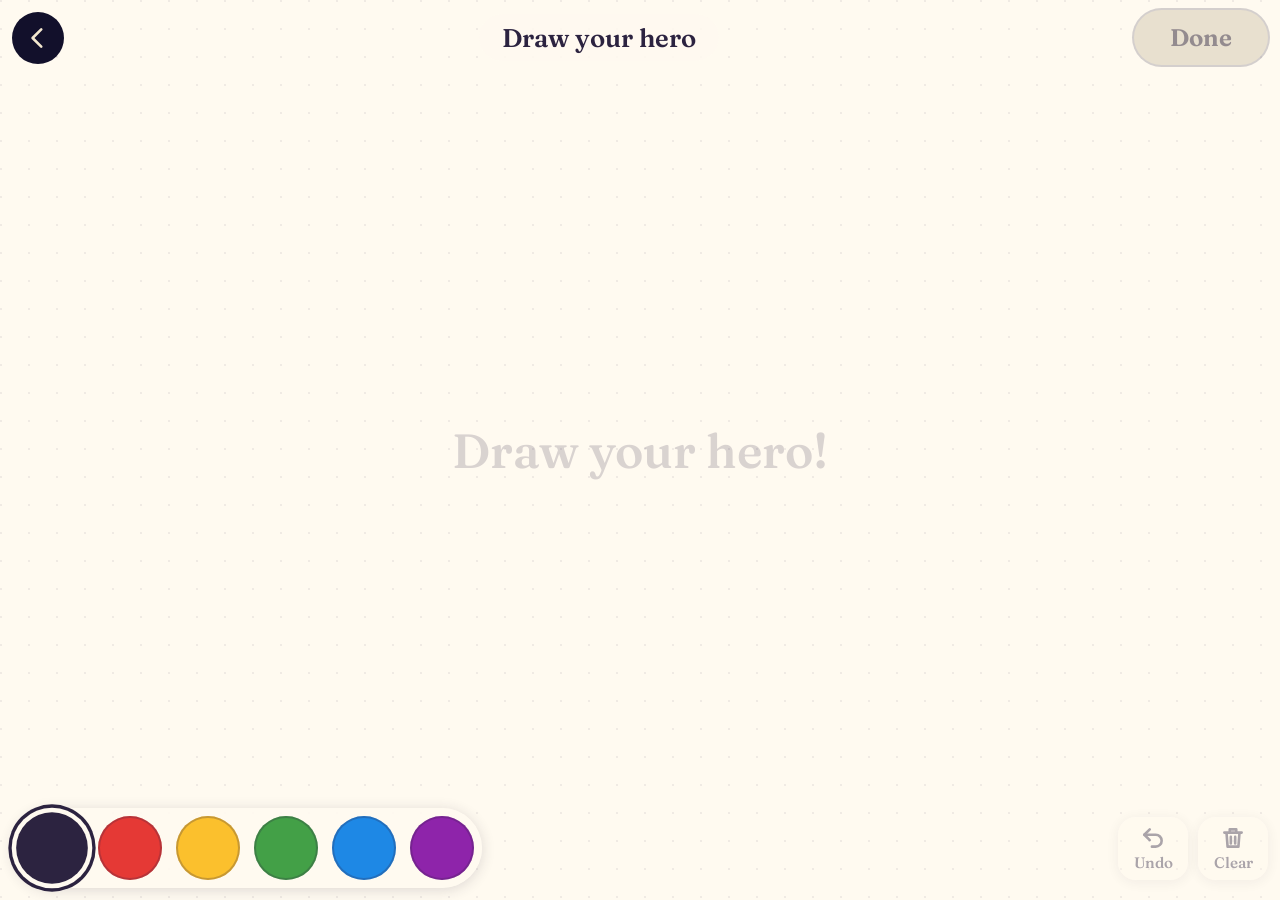
==== static/draw.html @ fa686646 "Fix /draw opening behind its loading screen; give up after 45 s draw.css was missing style.css's "[h" ====
<!doctype html>
<html lang="en">
<head>
<meta charset="utf-8">
<meta name="viewport" content="width=device-width, initial-scale=1, viewport-fit=cover, user-scalable=no">
<meta name="theme-color" content="#12102b">
<title>Draw your hero · StoryForge</title>
<link rel="icon" href="/static/art/icon.svg" type="image/svg+xml">
<link rel="preload" href="/static/fonts/fraunces-latin-soft.woff2" as="font" type="font/woff2" crossorigin>
<link rel="stylesheet" href="/static/draw.css">
</head>
<body>
  <canvas id="canvas" aria-label="Drawing paper. Draw your hero here with your finger, a pen or the mouse."></canvas>
  <p class="hint" id="hint" aria-hidden="true">Draw your hero!</p>

  <header class="bar bar-top">
    <a class="back" href="/" aria-label="Back to StoryForge">
      <svg viewBox="0 0 24 24" aria-hidden="true"><path d="M15 4l-8 8 8 8"/></svg>
    </a>
    <h1>Draw your hero</h1>
    <button class="done" id="done" type="button" disabled>Done</button>
  </header>

  <footer class="bar bar-bottom">
    <div class="colors" role="radiogroup" aria-label="Colours" id="colors">
      <button type="button" role="radio" aria-checked="true" aria-label="Black" data-color="#2c2340"></button>
      <button type="button" role="radio" aria-checked="false" aria-label="Red" data-color="#e53935"></button>
      <button type="button" role="radio" aria-checked="false" aria-label="Yellow" data-color="#fbc02d"></button>
      <button type="button" role="radio" aria-checked="false" aria-label="Green" data-color="#43a047"></button>
      <button type="button" role="radio" aria-checked="false" aria-label="Blue" data-color="#1e88e5"></button>
      <button type="button" role="radio" aria-checked="false" aria-label="Purple" data-color="#8e24aa"></button>
    </div>
    <div class="tools">
      <button class="tool" id="undo" type="button" disabled>
        <svg viewBox="0 0 24 24" aria-hidden="true"><path d="M9 14L4 9l5-5"/><path d="M4 9h10.5a5.5 5.5 0 0 1 0 11H11"/></svg>
        <span>Undo</span>
      </button>
      <button class="tool" id="clear" type="button" disabled>
        <svg viewBox="0 0 24 24" aria-hidden="true"><path d="M4 7h16M10 11v6M14 11v6M6 7l1 13h10l1-13M9 7V4h6v3"/></svg>
        <span>Clear</span>
      </button>
    </div>
  </footer>

  <div class="confirm" id="confirm" hidden>
    <div class="sheet" role="dialog" aria-modal="true" aria-labelledby="confirm-text">
      <p id="confirm-text">Clear the whole drawing?</p>
      <div class="sheet-row">
        <button class="ghost" id="confirm-no" type="button">Keep it</button>
        <button class="primary" id="confirm-yes" type="button">Clear</button>
      </div>
    </div>
  </div>

  <div class="busy" id="busy" hidden>
    <div class="sheet" role="status" aria-live="polite">
      <div class="spinner" aria-hidden="true"></div>
      <p id="busy-text">Getting to know your hero…</p>
      <p class="busy-error" id="busy-error" hidden></p>
      <button class="primary" id="busy-retry" type="button" hidden>Let's try that again</button>
      <button class="ghost" id="busy-close" type="button" hidden>Keep drawing</button>
    </div>
  </div>

<script src="/static/draw.js"></script>
</body>
</html>
---- static/draw.css ----
/* StoryForge: the hero drawing page. Same palette and display font as the storybook. */

@font-face {
  font-family: "Fraunces";
  src: url("/static/fonts/fraunces-latin-soft.woff2") format("woff2");
  font-weight: 100 900;
  font-display: swap;
}

:root {
  --night: #12102b;
  --gold: #f4c76b;
  --gold-bright: #ffe3a1;
  --parchment: #f4e8cf;
  --paper: #fffaf0;
  --ink: #2c2340;
  --ink-soft: #645875;
  --mist: #d6cdec;
  --display: "Fraunces", "Iowan Old Style", "Palatino Linotype", Palatino, Georgia, serif;
  --ease: cubic-bezier(.2, .7, .2, 1);
  --pad: max(12px, env(safe-area-inset-left));
}

/* Overlays below use display: grid, which would otherwise beat the hidden attribute
   (the loading screen then covers the paper from the start). Same rule as style.css. */
[hidden] { display: none !important; }

* { box-sizing: border-box; }
html, body { height: 100%; }
body {
  margin: 0;
  overflow: hidden;
  background: var(--paper);
  color: var(--ink);
  font-family: var(--display);
  -webkit-tap-highlight-color: transparent;
  -webkit-user-select: none;
  user-select: none;
  overscroll-behavior: none;
}

/* The paper fills the whole screen; the bars float above it. */
#canvas {
  position: fixed; inset: 0;
  width: 100vw; height: 100dvh;
  touch-action: none;
  cursor: crosshair;
  background:
    radial-gradient(circle at 1px 1px, rgba(44, 35, 64, .07) 1px, transparent 1.5px) 0 0 / 28px 28px,
    var(--paper);
}

.hint {
  position: fixed; inset: 0;
  display: grid; place-items: center;
  margin: 0;
  font-size: clamp(1.6rem, 6vw, 3rem);
  font-weight: 560;
  color: rgba(44, 35, 64, .18);
  pointer-events: none;
  transition: opacity .4s var(--ease);
}
.hint.gone { opacity: 0; }

.bar {
  position: fixed; left: 0; right: 0;
  display: flex; align-items: center; gap: 12px;
  padding-inline: var(--pad);
  pointer-events: none; /* only the controls take touches, so the edges stay drawable */
}
.bar > * { pointer-events: auto; }
.bar-top { top: 0; padding-top: max(10px, env(safe-area-inset-top)); justify-content: space-between; }
.bar-bottom {
  bottom: 0; padding-bottom: max(12px, env(safe-area-inset-bottom));
  justify-content: space-between; flex-wrap: wrap; row-gap: 10px;
}

h1 {
  margin: 0;
  font-size: clamp(1.15rem, 3.4vw, 1.6rem);
  font-weight: 600;
  padding: .3em .9em;
  border-radius: 999px;
  background: rgba(255, 250, 240, .86);
  pointer-events: none;
}

button { font: inherit; color: inherit; cursor: pointer; }
button:focus-visible, a:focus-visible { outline: 3px solid var(--ink); outline-offset: 3px; }

.back {
  display: grid; place-items: center;
  width: 52px; height: 52px; border-radius: 50%;
  background: var(--night); color: var(--parchment);
}
.back svg, .tool svg { width: 26px; height: 26px; fill: none; stroke: currentColor; stroke-width: 2.4; stroke-linecap: round; stroke-linejoin: round; }

.done, .primary {
  border: 0; border-radius: 999px;
  padding: .55em 1.5em;
  background: var(--gold); color: var(--ink);
  font-size: clamp(1.2rem, 3.4vw, 1.5rem); font-weight: 640;
  box-shadow: 0 0 0 2px var(--ink);
  transition: transform .15s var(--ease), background .15s;
}
.done:hover:not(:disabled), .primary:hover { background: var(--gold-bright); }
.done:active:not(:disabled), .primary:active { transform: translateY(1px); }
.done:disabled { background: #e8e0cf; color: rgba(44, 35, 64, .45); box-shadow: 0 0 0 2px rgba(44, 35, 64, .2); cursor: default; }

.colors {
  display: flex; gap: clamp(8px, 2vw, 14px);
  padding: 8px; border-radius: 999px;
  background: rgba(255, 250, 240, .9);
  box-shadow: 0 2px 14px rgba(44, 35, 64, .16);
}
.colors button {
  width: clamp(46px, 11vw, 64px); aspect-ratio: 1;
  border: 0; border-radius: 50%;
  background: var(--swatch);
  box-shadow: 0 0 0 2px rgba(44, 35, 64, .25) inset;
  transition: transform .15s var(--ease), box-shadow .15s;
}
.colors button[aria-checked="true"] {
  transform: scale(1.12);
  box-shadow: 0 0 0 4px var(--paper), 0 0 0 7px var(--ink);
}

.tools { display: flex; gap: 10px; }
.tool {
  display: flex; flex-direction: column; align-items: center; gap: 2px;
  min-width: 70px; padding: 8px 10px;
  border: 0; border-radius: 18px;
  background: rgba(255, 250, 240, .9);
  box-shadow: 0 2px 14px rgba(44, 35, 64, .16);
  font-size: .95rem; font-weight: 560;
}
.tool:disabled { opacity: .4; cursor: default; }

.confirm, .busy {
  position: fixed; inset: 0;
  display: grid; place-items: center;
  padding: 20px;
  background: rgba(18, 16, 43, .55);
}
.sheet {
  width: min(420px, 100%);
  display: flex; flex-direction: column; align-items: center; gap: 16px;
  padding: 28px 24px;
  border-radius: 22px;
  background: var(--parchment);
  text-align: center;
  font-size: 1.3rem; font-weight: 560;
}
.sheet p { margin: 0; }
.sheet-row { display: flex; gap: 12px; flex-wrap: wrap; justify-content: center; }
.ghost {
  border: 0; border-radius: 999px; padding: .55em 1.3em;
  background: transparent; box-shadow: 0 0 0 2px var(--ink);
  font-size: 1.1rem; font-weight: 600;
}
.busy-error { font-size: 1.05rem; color: var(--ink-soft); }
.spinner {
  width: 54px; height: 54px; border-radius: 50%;
  border: 6px solid rgba(44, 35, 64, .15); border-top-color: var(--gold);
  animation: spin 1s linear infinite;
}
@keyframes spin { to { transform: rotate(360deg); } }

@media (max-width: 520px) {
  .bar-bottom { justify-content: center; }
  .tool { min-width: 64px; }
}
@media (prefers-reduced-motion: reduce) {
  *, *::before, *::after { animation-duration: .01ms !important; animation-iteration-count: 1 !important; transition-duration: .01ms !important; }
}
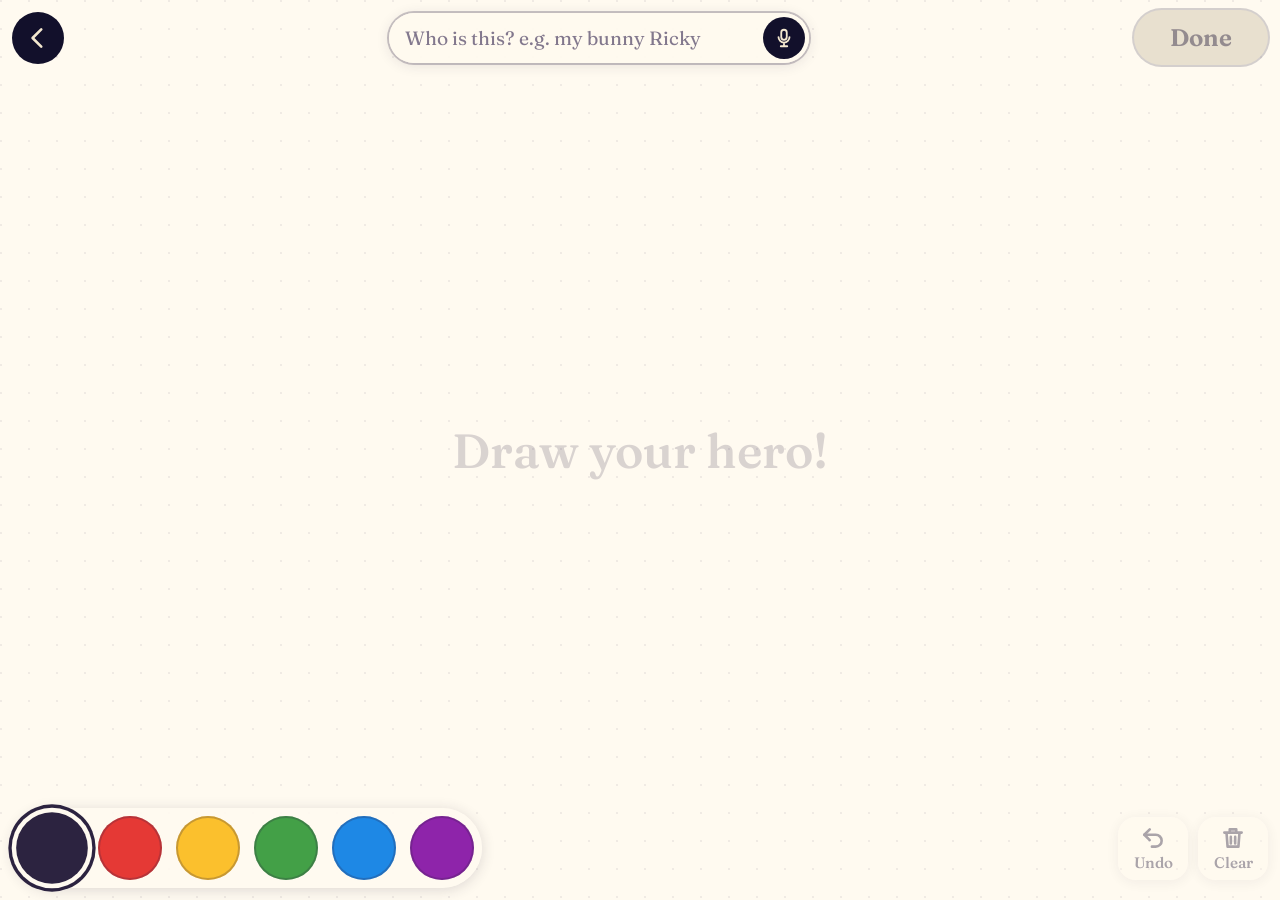
==== commit 131645c0: "Trace and improve hero recognition; add "Who is this?" to /draw Investigation, on 3 real browser dra" ====
--- a/static/draw.html
+++ b/static/draw.html
@@ -17,7 +17,15 @@
     <a class="back" href="/" aria-label="Back to StoryForge">
       <svg viewBox="0 0 24 24" aria-hidden="true"><path d="M15 4l-8 8 8 8"/></svg>
     </a>
-    <h1>Draw your hero</h1>
+    <h1 class="visually-hidden">Draw your hero</h1>
+    <!-- Optional: the child's own words ("my bunny Ricky") beat the vision model's guess. -->
+    <form class="who" id="who-form" autocomplete="off">
+      <label class="visually-hidden" for="who">Who is this? (you can leave it empty)</label>
+      <input id="who" type="text" maxlength="60" placeholder="Who is this? e.g. my bunny Ricky" enterkeyhint="done">
+      <button class="who-mic" id="who-mic" type="button" aria-label="Say who this is" hidden>
+        <svg viewBox="0 0 24 24" aria-hidden="true"><rect x="9" y="3" width="6" height="11" rx="3"/><path d="M6 11a6 6 0 0 0 12 0M12 17v4M8.5 21h7"/></svg>
+      </button>
+    </form>
     <button class="done" id="done" type="button" disabled>Done</button>
   </header>
 
--- a/static/draw.css
+++ b/static/draw.css
@@ -75,15 +75,33 @@
   justify-content: space-between; flex-wrap: wrap; row-gap: 10px;
 }
 
-h1 {
-  margin: 0;
-  font-size: clamp(1.15rem, 3.4vw, 1.6rem);
-  font-weight: 600;
-  padding: .3em .9em;
+.visually-hidden {
+  position: absolute !important; width: 1px; height: 1px; margin: -1px; padding: 0;
+  overflow: hidden; clip: rect(0 0 0 0); white-space: nowrap; border: 0;
+}
+
+.who {
+  flex: 1 1 auto; max-width: 420px; min-width: 0;
+  display: flex; align-items: center; gap: 6px;
+  padding: 4px 4px 4px 16px;
   border-radius: 999px;
-  background: rgba(255, 250, 240, .86);
-  pointer-events: none;
+  background: rgba(255, 250, 240, .94);
+  box-shadow: 0 0 0 2px rgba(44, 35, 64, .25), 0 2px 14px rgba(44, 35, 64, .12);
 }
+.who:focus-within { box-shadow: 0 0 0 3px var(--ink); }
+.who input {
+  flex: 1; min-width: 0; border: 0; outline: 0; background: transparent;
+  font: inherit; font-size: clamp(1rem, 3vw, 1.2rem); color: var(--ink); padding: 8px 0;
+}
+.who input::placeholder { color: var(--ink-soft); opacity: .8; }
+.who-mic {
+  display: grid; place-items: center; flex: none;
+  width: 42px; height: 42px; border: 0; border-radius: 50%;
+  background: var(--night); color: var(--parchment);
+}
+.who-mic svg { width: 22px; height: 22px; fill: none; stroke: currentColor; stroke-width: 2; stroke-linecap: round; stroke-linejoin: round; }
+.who-mic.listening { background: var(--gold); color: var(--ink); animation: pulse 1s ease-in-out infinite; }
+@keyframes pulse { 50% { box-shadow: 0 0 0 6px rgba(244, 199, 107, .45); } }
 
 button { font: inherit; color: inherit; cursor: pointer; }
 button:focus-visible, a:focus-visible { outline: 3px solid var(--ink); outline-offset: 3px; }
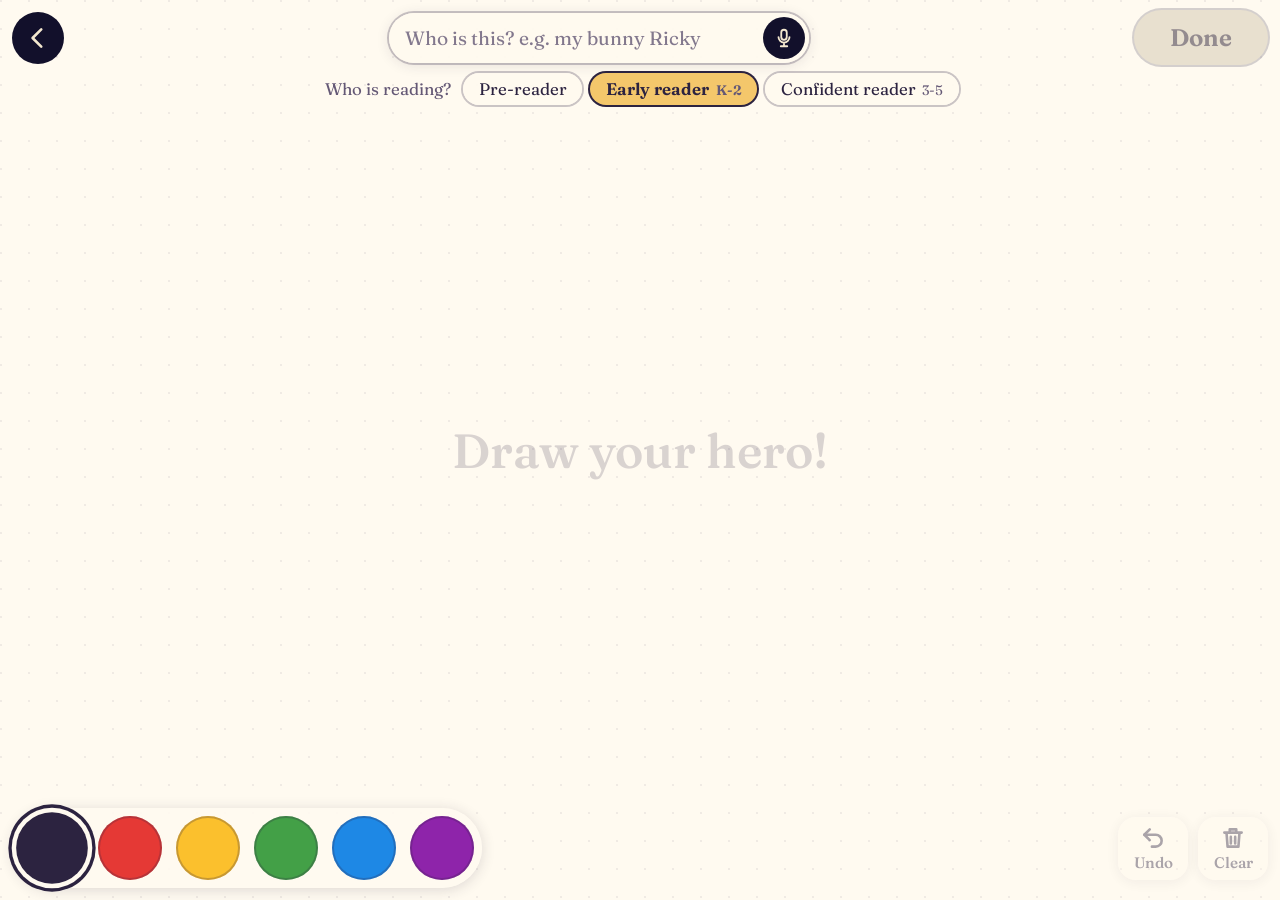
==== commit d8481dae: "Reading levels and tap-a-word definitions Reading level (Pre-reader, Early reader K-2, Confident rea" ====
--- a/static/draw.html
+++ b/static/draw.html
@@ -27,6 +27,12 @@
       </button>
     </form>
     <button class="done" id="done" type="button" disabled>Done</button>
+    <fieldset class="levels" id="levels">
+      <legend>Who is reading?</legend>
+      <label><input type="radio" name="reading-level" value="pre"><span>Pre-reader</span></label>
+      <label><input type="radio" name="reading-level" value="early" checked><span>Early reader <small>K-2</small></span></label>
+      <label><input type="radio" name="reading-level" value="confident"><span>Confident reader <small>3-5</small></span></label>
+    </fieldset>
   </header>
 
   <footer class="bar bar-bottom">
--- a/static/draw.css
+++ b/static/draw.css
@@ -125,6 +125,27 @@
 .done:active:not(:disabled), .primary:active { transform: translateY(1px); }
 .done:disabled { background: #e8e0cf; color: rgba(44, 35, 64, .45); box-shadow: 0 0 0 2px rgba(44, 35, 64, .2); cursor: default; }
 
+/* Reading level: three pills (radio buttons underneath), on a second row of the top bar. */
+.bar-top { flex-wrap: wrap; row-gap: 8px; }
+.levels {
+  flex: 1 1 100%; border: 0; margin: 0; padding: 0; min-width: 0;
+  display: flex; flex-wrap: wrap; justify-content: center; align-items: center; gap: 6px 8px;
+  pointer-events: none;
+}
+.levels > * { pointer-events: auto; }
+.levels legend { float: left; padding: 0 4px; font-size: clamp(.9rem, 2.6vw, 1.05rem); color: var(--ink-soft); }
+.levels label { position: relative; }
+.levels input { position: absolute; inset: 0; margin: 0; opacity: 0; cursor: pointer; }
+.levels span {
+  display: inline-block; border-radius: 999px; padding: .35em .95em;
+  background: rgba(255, 250, 240, .94); color: var(--ink);
+  box-shadow: 0 0 0 2px rgba(44, 35, 64, .25);
+  font-size: clamp(.9rem, 2.6vw, 1.05rem);
+}
+.levels small { font-size: .82em; color: var(--ink-soft); margin-left: .15em; }
+.levels input:checked + span { background: var(--gold); box-shadow: 0 0 0 2px var(--ink); font-weight: 640; }
+.levels input:focus-visible + span { outline: 3px solid var(--ink); outline-offset: 3px; }
+
 .colors {
   display: flex; gap: clamp(8px, 2vw, 14px);
   padding: 8px; border-radius: 999px;
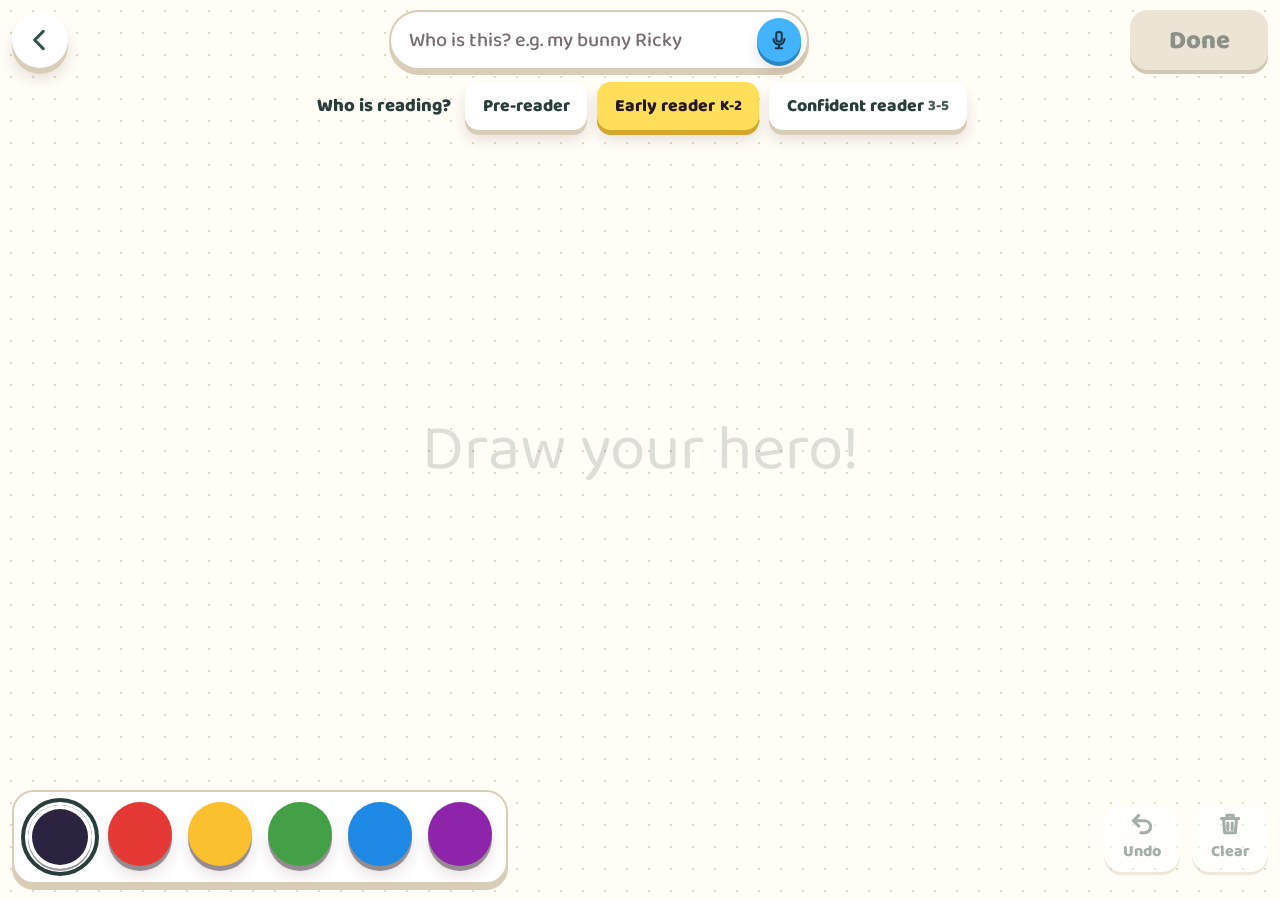
==== commit 7fd4f974: "Restyle in the team's storybook design (KidsStorybookGame) Chewy for titles and Baloo 2 for everythi" ====
--- a/static/draw.html
+++ b/static/draw.html
@@ -6,7 +6,9 @@
 <meta name="theme-color" content="#12102b">
 <title>Draw your hero · StoryForge</title>
 <link rel="icon" href="/static/art/icon.svg" type="image/svg+xml">
-<link rel="preload" href="/static/fonts/fraunces-latin-soft.woff2" as="font" type="font/woff2" crossorigin>
+<link rel="preconnect" href="https://fonts.googleapis.com">
+<link rel="preconnect" href="https://fonts.gstatic.com" crossorigin>
+<link rel="stylesheet" href="https://fonts.googleapis.com/css2?family=Baloo+2:wght@500;600;700;800&family=Chewy&display=swap">
 <link rel="stylesheet" href="/static/draw.css">
 </head>
 <body>
--- a/static/draw.css
+++ b/static/draw.css
@@ -1,22 +1,18 @@
-/* StoryForge: the hero drawing page. Same palette and display font as the storybook. */
-
-@font-face {
-  font-family: "Fraunces";
-  src: url("/static/fonts/fraunces-latin-soft.woff2") format("woff2");
-  font-weight: 100 900;
-  font-display: swap;
-}
+/* StoryForge: the hero drawing page, in the team's storybook style (same fonts, colours and chunky
+   buttons as style.css): Baloo 2, warm paper, a coloured bottom edge that presses down. */
 
 :root {
-  --night: #12102b;
-  --gold: #f4c76b;
-  --gold-bright: #ffe3a1;
-  --parchment: #f4e8cf;
-  --paper: #fffaf0;
-  --ink: #2c2340;
-  --ink-soft: #645875;
-  --mist: #d6cdec;
-  --display: "Fraunces", "Iowan Old Style", "Palatino Linotype", Palatino, Georgia, serif;
+  --text: #293d3a;
+  --text-soft: #4f5d58;
+  --paper: #fffdf6;
+  --cream: #fff9df;
+  --red: #ff524d;  --red-edge: #c4376d;  --orange: #ff8637;
+  --yellow: #ffde5a; --yellow-edge: #d4a72c;
+  --violet: #684178;
+  --soft-edge: #d9cdb8;
+  --button-text: #251820;
+  --ui: "Baloo 2", "Trebuchet MS", system-ui, sans-serif;
+  --titles: "Chewy", "Baloo 2", cursive;
   --ease: cubic-bezier(.2, .7, .2, 1);
   --pad: max(12px, env(safe-area-inset-left));
 }
@@ -31,22 +27,23 @@
   margin: 0;
   overflow: hidden;
   background: var(--paper);
-  color: var(--ink);
-  font-family: var(--display);
+  color: var(--text);
+  font-family: var(--ui);
   -webkit-tap-highlight-color: transparent;
   -webkit-user-select: none;
   user-select: none;
   overscroll-behavior: none;
 }
 
-/* The paper fills the whole screen; the bars float above it. */
+/* The paper fills the whole screen; the bars float above it. (Only the strokes are sent, never
+   this background.) */
 #canvas {
   position: fixed; inset: 0;
   width: 100vw; height: 100dvh;
   touch-action: none;
   cursor: crosshair;
   background:
-    radial-gradient(circle at 1px 1px, rgba(44, 35, 64, .07) 1px, transparent 1.5px) 0 0 / 28px 28px,
+    radial-gradient(#e2d8c4 1px, transparent 1.4px) 0 0 / 22px 22px,
     var(--paper);
 }
 
@@ -54,9 +51,9 @@
   position: fixed; inset: 0;
   display: grid; place-items: center;
   margin: 0;
-  font-size: clamp(1.6rem, 6vw, 3rem);
-  font-weight: 560;
-  color: rgba(44, 35, 64, .18);
+  font-family: var(--titles); font-weight: 400;
+  font-size: clamp(2.2rem, 7vw, 4rem);
+  color: rgba(41, 61, 58, .16);
   pointer-events: none;
   transition: opacity .4s var(--ease);
 }
@@ -69,10 +66,10 @@
   pointer-events: none; /* only the controls take touches, so the edges stay drawable */
 }
 .bar > * { pointer-events: auto; }
-.bar-top { top: 0; padding-top: max(10px, env(safe-area-inset-top)); justify-content: space-between; }
+.bar-top { top: 0; padding-top: max(10px, env(safe-area-inset-top)); justify-content: space-between; flex-wrap: wrap; row-gap: 12px; }
 .bar-bottom {
-  bottom: 0; padding-bottom: max(12px, env(safe-area-inset-bottom));
-  justify-content: space-between; flex-wrap: wrap; row-gap: 10px;
+  bottom: 0; padding-bottom: max(16px, env(safe-area-inset-bottom));
+  justify-content: space-between; flex-wrap: wrap; row-gap: 14px;
 }
 
 .visually-hidden {
@@ -80,135 +77,164 @@
   overflow: hidden; clip: rect(0 0 0 0); white-space: nowrap; border: 0;
 }
 
+button { font: inherit; color: inherit; cursor: pointer; }
+button:focus-visible, a:focus-visible { outline: 3px solid var(--violet); outline-offset: 3px; }
+
+/* ───────── chunky buttons: a coloured bottom edge that presses down ───────── */
+
+.back, .done, .primary, .ghost, .tool, .who-mic, .levels span, .colors button {
+  --face: #fff; --edge: var(--soft-edge); --lift: 6px;
+  border: 0;
+  background: var(--face);
+  color: var(--text);
+  font-weight: 800;
+  box-shadow: 0 var(--lift) 0 var(--edge), 0 calc(var(--lift) + 5px) 14px rgba(84, 42, 51, .14);
+  transition: transform .18s var(--ease), box-shadow .18s var(--ease), background-color .18s;
+}
+@media (hover: hover) {
+  .back:hover, .done:hover:not(:disabled), .primary:hover, .ghost:hover, .tool:hover:not(:disabled),
+  .who-mic:hover, .levels label:hover span, .colors button:hover:not([aria-checked="true"]) {
+    transform: translateY(-3px) rotate(-1deg);
+    box-shadow: 0 calc(var(--lift) + 3px) 0 var(--edge), 0 calc(var(--lift) + 9px) 18px rgba(84, 42, 51, .16);
+  }
+  .done:hover:not(:disabled), .primary:hover { --face: var(--orange); }
+}
+.back:active, .done:active:not(:disabled), .primary:active, .ghost:active, .tool:active:not(:disabled),
+.who-mic:active, .levels label:active span, .colors button:active {
+  transform: translateY(calc(var(--lift) - 2px));
+  box-shadow: 0 2px 0 var(--edge);
+}
+
 .who {
   flex: 1 1 auto; max-width: 420px; min-width: 0;
   display: flex; align-items: center; gap: 6px;
-  padding: 4px 4px 4px 16px;
+  min-height: 56px; padding: 4px 6px 4px 18px;
   border-radius: 999px;
-  background: rgba(255, 250, 240, .94);
-  box-shadow: 0 0 0 2px rgba(44, 35, 64, .25), 0 2px 14px rgba(44, 35, 64, .12);
-}
-.who:focus-within { box-shadow: 0 0 0 3px var(--ink); }
+  background: #fff;
+  border: 2px solid var(--soft-edge);
+  box-shadow: 0 5px 0 var(--soft-edge);
+}
+.who:focus-within { border-color: #d06d4b; box-shadow: 0 5px 0 #e3b9a4; }
 .who input {
   flex: 1; min-width: 0; border: 0; outline: 0; background: transparent;
-  font: inherit; font-size: clamp(1rem, 3vw, 1.2rem); color: var(--ink); padding: 8px 0;
-}
-.who input::placeholder { color: var(--ink-soft); opacity: .8; }
+  font: inherit; font-size: clamp(1.05rem, 3vw, 1.25rem); font-weight: 700; color: var(--text); padding: 8px 0;
+}
+.who input::placeholder { color: #7a6f70; opacity: 1; font-weight: 500; }
 .who-mic {
+  --face: #43b4fb; --edge: #2a86c4; --lift: 4px;
   display: grid; place-items: center; flex: none;
-  width: 42px; height: 42px; border: 0; border-radius: 50%;
-  background: var(--night); color: var(--parchment);
-}
-.who-mic svg { width: 22px; height: 22px; fill: none; stroke: currentColor; stroke-width: 2; stroke-linecap: round; stroke-linejoin: round; }
-.who-mic.listening { background: var(--gold); color: var(--ink); animation: pulse 1s ease-in-out infinite; }
-@keyframes pulse { 50% { box-shadow: 0 0 0 6px rgba(244, 199, 107, .45); } }
-
-button { font: inherit; color: inherit; cursor: pointer; }
-button:focus-visible, a:focus-visible { outline: 3px solid var(--ink); outline-offset: 3px; }
+  width: 44px; height: 44px; border-radius: 50%;
+  color: #1d3346;
+}
+.who-mic svg { width: 22px; height: 22px; fill: none; stroke: currentColor; stroke-width: 2.2; stroke-linecap: round; stroke-linejoin: round; }
+.who-mic.listening { --face: #ff80cf; --edge: #c2559b; animation: pulse 1s ease-in-out infinite; }
+@keyframes pulse { 50% { outline: 4px solid rgba(255, 128, 207, .5); outline-offset: 3px; } }
 
 .back {
   display: grid; place-items: center;
-  width: 52px; height: 52px; border-radius: 50%;
-  background: var(--night); color: var(--parchment);
-}
-.back svg, .tool svg { width: 26px; height: 26px; fill: none; stroke: currentColor; stroke-width: 2.4; stroke-linecap: round; stroke-linejoin: round; }
+  width: 56px; height: 56px; border-radius: 50%;
+  color: #345149;
+}
+.back svg, .tool svg { width: 26px; height: 26px; fill: none; stroke: currentColor; stroke-width: 2.8; stroke-linecap: round; stroke-linejoin: round; }
 
 .done, .primary {
-  border: 0; border-radius: 999px;
-  padding: .55em 1.5em;
-  background: var(--gold); color: var(--ink);
-  font-size: clamp(1.2rem, 3.4vw, 1.5rem); font-weight: 640;
-  box-shadow: 0 0 0 2px var(--ink);
-  transition: transform .15s var(--ease), background .15s;
-}
-.done:hover:not(:disabled), .primary:hover { background: var(--gold-bright); }
-.done:active:not(:disabled), .primary:active { transform: translateY(1px); }
-.done:disabled { background: #e8e0cf; color: rgba(44, 35, 64, .45); box-shadow: 0 0 0 2px rgba(44, 35, 64, .2); cursor: default; }
-
-/* Reading level: three pills (radio buttons underneath), on a second row of the top bar. */
-.bar-top { flex-wrap: wrap; row-gap: 8px; }
+  --face: var(--red); --edge: var(--red-edge); --lift: 7px;
+  border-radius: 18px;
+  min-height: 60px; padding: 0 1.5em;
+  color: var(--button-text);
+  font-size: clamp(1.3rem, 3.4vw, 1.6rem);
+}
+.done:disabled { --face: #ece5d6; --edge: #d3c8b4; color: rgba(41, 61, 58, .5); box-shadow: 0 4px 0 var(--edge); cursor: default; }
+
+/* Reading level: three chunky pills (radio buttons underneath), on a second row of the top bar. */
 .levels {
-  flex: 1 1 100%; border: 0; margin: 0; padding: 0; min-width: 0;
-  display: flex; flex-wrap: wrap; justify-content: center; align-items: center; gap: 6px 8px;
+  flex: 1 1 100%; border: 0; margin: 0; padding: 0 0 6px; min-width: 0;
+  display: flex; flex-wrap: wrap; justify-content: center; align-items: center; gap: 12px 10px;
   pointer-events: none;
 }
 .levels > * { pointer-events: auto; }
-.levels legend { float: left; padding: 0 4px; font-size: clamp(.9rem, 2.6vw, 1.05rem); color: var(--ink-soft); }
+.levels legend { float: left; padding: 0 4px; font-size: clamp(1rem, 2.6vw, 1.15rem); font-weight: 800; color: var(--text); }
 .levels label { position: relative; }
-.levels input { position: absolute; inset: 0; margin: 0; opacity: 0; cursor: pointer; }
+.levels input { position: absolute; inset: 0; margin: 0; opacity: 0; cursor: pointer; z-index: 1; }
 .levels span {
-  display: inline-block; border-radius: 999px; padding: .35em .95em;
-  background: rgba(255, 250, 240, .94); color: var(--ink);
-  box-shadow: 0 0 0 2px rgba(44, 35, 64, .25);
-  font-size: clamp(.9rem, 2.6vw, 1.05rem);
-}
-.levels small { font-size: .82em; color: var(--ink-soft); margin-left: .15em; }
-.levels input:checked + span { background: var(--gold); box-shadow: 0 0 0 2px var(--ink); font-weight: 640; }
-.levels input:focus-visible + span { outline: 3px solid var(--ink); outline-offset: 3px; }
-
+  --lift: 5px;
+  display: inline-flex; align-items: center; min-height: 48px;
+  border-radius: 14px; padding: 0 1em;
+  font-size: clamp(.98rem, 2.6vw, 1.1rem);
+}
+.levels small { font-size: .85em; color: var(--text-soft); margin-left: .3em; }
+.levels input:checked + span { --face: var(--yellow); --edge: var(--yellow-edge); color: var(--button-text); }
+.levels input:checked + span small { color: var(--button-text); }
+.levels input:focus-visible + span { outline: 3px solid var(--violet); outline-offset: 4px; }
+
+/* Colour swatches: chunky circles with a darker bottom edge; the chosen one is pressed in. */
 .colors {
-  display: flex; gap: clamp(8px, 2vw, 14px);
-  padding: 8px; border-radius: 999px;
-  background: rgba(255, 250, 240, .9);
-  box-shadow: 0 2px 14px rgba(44, 35, 64, .16);
+  display: flex; gap: clamp(10px, 2.2vw, 16px);
+  padding: 10px 14px 16px; border-radius: 22px;
+  background: #fff;
+  border: 2px solid var(--soft-edge);
+  box-shadow: 0 6px 0 var(--soft-edge);
 }
 .colors button {
-  width: clamp(46px, 11vw, 64px); aspect-ratio: 1;
-  border: 0; border-radius: 50%;
+  --face: var(--swatch); --edge: rgba(41, 30, 40, .45); --lift: 5px;
+  width: clamp(48px, 11vw, 64px); aspect-ratio: 1;
+  border-radius: 50%;
   background: var(--swatch);
-  box-shadow: 0 0 0 2px rgba(44, 35, 64, .25) inset;
-  transition: transform .15s var(--ease), box-shadow .15s;
 }
 .colors button[aria-checked="true"] {
-  transform: scale(1.12);
-  box-shadow: 0 0 0 4px var(--paper), 0 0 0 7px var(--ink);
-}
-
-.tools { display: flex; gap: 10px; }
+  transform: translateY(3px);
+  box-shadow: 0 2px 0 var(--edge), inset 0 0 0 4px #fff;
+  outline: 4px solid var(--text); outline-offset: 3px;
+}
+
+.tools { display: flex; gap: 12px; }
 .tool {
   display: flex; flex-direction: column; align-items: center; gap: 2px;
-  min-width: 70px; padding: 8px 10px;
-  border: 0; border-radius: 18px;
-  background: rgba(255, 250, 240, .9);
-  box-shadow: 0 2px 14px rgba(44, 35, 64, .16);
-  font-size: .95rem; font-weight: 560;
-}
-.tool:disabled { opacity: .4; cursor: default; }
+  min-width: 76px; min-height: 66px; padding: 8px 10px;
+  border-radius: 18px;
+  font-size: 1rem;
+  color: #345149;
+}
+.tool:disabled { opacity: .45; box-shadow: 0 3px 0 var(--edge); cursor: default; }
 
 .confirm, .busy {
   position: fixed; inset: 0;
   display: grid; place-items: center;
   padding: 20px;
-  background: rgba(18, 16, 43, .55);
+  background: rgba(8, 10, 26, .6);
 }
 .sheet {
-  width: min(420px, 100%);
-  display: flex; flex-direction: column; align-items: center; gap: 16px;
-  padding: 28px 24px;
-  border-radius: 22px;
-  background: var(--parchment);
+  width: min(440px, 100%);
+  display: flex; flex-direction: column; align-items: center; gap: 18px;
+  padding: 30px 26px 34px;
+  border-radius: 25px;
+  background: #fff0c7; color: #443847;
+  border: 6px solid #5b3a49;
+  box-shadow: 0 15px 0 #2c2232;
   text-align: center;
-  font-size: 1.3rem; font-weight: 560;
-}
+  font-size: 1.35rem; font-weight: 800;
+  animation: sheetPop .35s cubic-bezier(.2, .9, .3, 1.2);
+}
+@keyframes sheetPop { from { transform: scale(.75) rotate(3deg); opacity: 0; } }
 .sheet p { margin: 0; }
-.sheet-row { display: flex; gap: 12px; flex-wrap: wrap; justify-content: center; }
+.sheet-row { display: flex; gap: 14px; flex-wrap: wrap; justify-content: center; padding-bottom: 6px; }
 .ghost {
-  border: 0; border-radius: 999px; padding: .55em 1.3em;
-  background: transparent; box-shadow: 0 0 0 2px var(--ink);
-  font-size: 1.1rem; font-weight: 600;
-}
-.busy-error { font-size: 1.05rem; color: var(--ink-soft); }
+  border-radius: 16px; padding: 0 1.3em; min-height: 56px;
+  font-size: 1.15rem;
+}
+.busy-error { font-size: 1.08rem; font-weight: 700; color: #5d4f5d; }
 .spinner {
-  width: 54px; height: 54px; border-radius: 50%;
-  border: 6px solid rgba(44, 35, 64, .15); border-top-color: var(--gold);
+  width: 60px; height: 60px; border-radius: 50%;
+  border: 8px solid #f3e6c0; border-top-color: var(--red); border-right-color: var(--yellow);
   animation: spin 1s linear infinite;
 }
 @keyframes spin { to { transform: rotate(360deg); } }
 
 @media (max-width: 520px) {
   .bar-bottom { justify-content: center; }
-  .tool { min-width: 64px; }
+  .tool { min-width: 66px; }
 }
 @media (prefers-reduced-motion: reduce) {
   *, *::before, *::after { animation-duration: .01ms !important; animation-iteration-count: 1 !important; transition-duration: .01ms !important; }
-}
+  .back, .done, .primary, .ghost, .tool, .who-mic, .levels span, .colors button { transform: none !important; }
+}
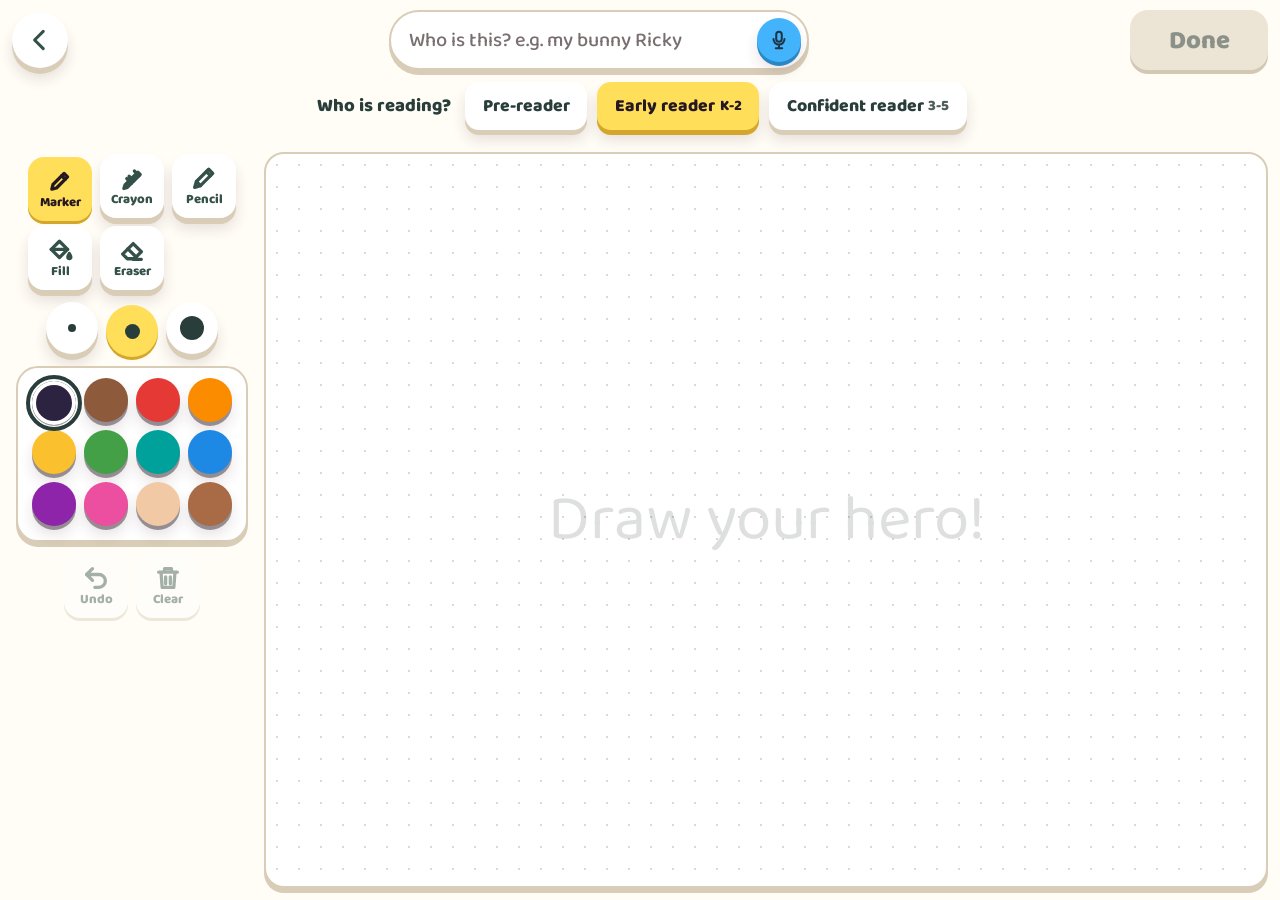
==== commit e05e12e0: "/draw: marker, crayon, pencil, fill and eraser; 12 colours; 3 brush sizes - Tools: Marker (smooth, s" ====
--- a/static/draw.html
+++ b/static/draw.html
@@ -12,9 +12,6 @@
 <link rel="stylesheet" href="/static/draw.css">
 </head>
 <body>
-  <canvas id="canvas" aria-label="Drawing paper. Draw your hero here with your finger, a pen or the mouse."></canvas>
-  <p class="hint" id="hint" aria-hidden="true">Draw your hero!</p>
-
   <header class="bar bar-top">
     <a class="back" href="/" aria-label="Back to StoryForge">
       <svg viewBox="0 0 24 24" aria-hidden="true"><path d="M15 4l-8 8 8 8"/></svg>
@@ -37,16 +34,57 @@
     </fieldset>
   </header>
 
-  <footer class="bar bar-bottom">
-    <div class="colors" role="radiogroup" aria-label="Colours" id="colors">
+  <!-- The paper: its own area, never under the toolbar. -->
+  <main class="workspace">
+    <div class="paper" id="paper">
+      <canvas id="canvas" aria-label="Drawing paper. Draw your hero here with your finger, a pen or the mouse."></canvas>
+      <p class="hint" id="hint" aria-hidden="true">Draw your hero!</p>
+      <p class="paper-note" id="paper-note" role="status" hidden></p>
+    </div>
+
+    <nav class="toolbar" aria-label="Drawing tools">
+    <div class="tool-group tools" role="radiogroup" aria-label="Tools" id="tools">
+      <button class="tool" type="button" role="radio" aria-checked="true" data-tool="marker">
+        <svg viewBox="0 0 24 24" aria-hidden="true"><path d="M5 19l1-4 9.5-9.5 3 3L9 18z"/><path d="M13.5 7.5l3 3"/></svg>
+        <span>Marker</span>
+      </button>
+      <button class="tool" type="button" role="radio" aria-checked="false" data-tool="crayon">
+        <svg viewBox="0 0 24 24" aria-hidden="true"><path d="M6 18l-1 3 3-1 11-11-2-2z"/><path d="M14 6l4 4M9.5 10.5l4 4M7.5 12.5l4 4"/></svg>
+        <span>Crayon</span>
+      </button>
+      <button class="tool" type="button" role="radio" aria-checked="false" data-tool="pencil">
+        <svg viewBox="0 0 24 24" aria-hidden="true"><path d="M4 20l1.5-5L16 4.5l3.5 3.5L9 18.5z"/><path d="M14 6.5l3.5 3.5M5.5 15l3.5 3.5"/></svg>
+        <span>Pencil</span>
+      </button>
+      <button class="tool" type="button" role="radio" aria-checked="false" data-tool="bucket">
+        <svg viewBox="0 0 24 24" aria-hidden="true"><path d="M4.5 11.5l7-7 7 7-7 7z"/><path d="M4.5 11.5h14"/><path d="M20 15c-.7 1.2-1.3 2.1-1.3 3a1.3 1.3 0 0 0 2.6 0c0-.9-.6-1.8-1.3-3z"/></svg>
+        <span>Fill</span>
+      </button>
+      <button class="tool" type="button" role="radio" aria-checked="false" data-tool="eraser">
+        <svg viewBox="0 0 24 24" aria-hidden="true"><path d="M4 15.5l9-9 7 7-6 6H8z"/><path d="M8.5 11l7 7M13 20h7"/></svg>
+        <span>Eraser</span>
+      </button>
+    </div>
+    <div class="tool-group sizes" role="radiogroup" aria-label="Brush size" id="sizes">
+      <button class="size" type="button" role="radio" aria-checked="false" aria-label="Thin" data-size="0.55"><i></i></button>
+      <button class="size" type="button" role="radio" aria-checked="true" aria-label="Medium" data-size="1"><i></i></button>
+      <button class="size" type="button" role="radio" aria-checked="false" aria-label="Thick" data-size="1.8"><i></i></button>
+    </div>
+    <div class="tool-group colors" role="radiogroup" aria-label="Colours" id="colors">
       <button type="button" role="radio" aria-checked="true" aria-label="Black" data-color="#2c2340"></button>
+      <button type="button" role="radio" aria-checked="false" aria-label="Brown" data-color="#8d5a3b"></button>
       <button type="button" role="radio" aria-checked="false" aria-label="Red" data-color="#e53935"></button>
+      <button type="button" role="radio" aria-checked="false" aria-label="Orange" data-color="#fb8c00"></button>
       <button type="button" role="radio" aria-checked="false" aria-label="Yellow" data-color="#fbc02d"></button>
       <button type="button" role="radio" aria-checked="false" aria-label="Green" data-color="#43a047"></button>
+      <button type="button" role="radio" aria-checked="false" aria-label="Teal" data-color="#00a19a"></button>
       <button type="button" role="radio" aria-checked="false" aria-label="Blue" data-color="#1e88e5"></button>
       <button type="button" role="radio" aria-checked="false" aria-label="Purple" data-color="#8e24aa"></button>
+      <button type="button" role="radio" aria-checked="false" aria-label="Pink" data-color="#ec4f9f"></button>
+      <button type="button" role="radio" aria-checked="false" aria-label="Light skin" data-color="#f2c9a5"></button>
+      <button type="button" role="radio" aria-checked="false" aria-label="Dark skin" data-color="#a86b45"></button>
     </div>
-    <div class="tools">
+    <div class="tool-group actions">
       <button class="tool" id="undo" type="button" disabled>
         <svg viewBox="0 0 24 24" aria-hidden="true"><path d="M9 14L4 9l5-5"/><path d="M4 9h10.5a5.5 5.5 0 0 1 0 11H11"/></svg>
         <span>Undo</span>
@@ -56,7 +94,8 @@
         <span>Clear</span>
       </button>
     </div>
-  </footer>
+    </nav>
+  </main>
 
   <div class="confirm" id="confirm" hidden>
     <div class="sheet" role="dialog" aria-modal="true" aria-labelledby="confirm-text">
--- a/static/draw.css
+++ b/static/draw.css
@@ -23,8 +23,13 @@
 
 * { box-sizing: border-box; }
 html, body { height: 100%; }
+/* Top bar, then the workspace: the paper and the toolbar side by side (landscape) or one above the
+   other (portrait). The toolbar never covers the paper. */
 body {
   margin: 0;
+  height: 100dvh;
+  display: grid;
+  grid-template-rows: auto minmax(0, 1fr);
   overflow: hidden;
   background: var(--paper);
   color: var(--text);
@@ -35,20 +40,39 @@
   overscroll-behavior: none;
 }
 
-/* The paper fills the whole screen; the bars float above it. (Only the strokes are sent, never
-   this background.) */
+.workspace {
+  min-height: 0;
+  display: grid;
+  grid-template-rows: minmax(0, 1fr) auto;
+  gap: 12px;
+  padding: 4px var(--pad) max(12px, env(safe-area-inset-bottom));
+}
+/* The paper. (Only the drawing is sent, never this background.) */
+.paper {
+  position: relative; min-height: 0; min-width: 0; overflow: hidden;
+  border-radius: 20px;
+  border: 2px solid var(--soft-edge);
+  box-shadow: 0 5px 0 var(--soft-edge);
+  background:
+    radial-gradient(#e2d8c4 1px, transparent 1.4px) 0 0 / 22px 22px,
+    #fff;
+}
 #canvas {
-  position: fixed; inset: 0;
-  width: 100vw; height: 100dvh;
+  position: absolute; inset: 0;
+  width: 100%; height: 100%;
   touch-action: none;
   cursor: crosshair;
-  background:
-    radial-gradient(#e2d8c4 1px, transparent 1.4px) 0 0 / 22px 22px,
-    var(--paper);
+}
+.paper-note {
+  position: absolute; top: 12px; left: 50%; transform: translateX(-50%); z-index: 2;
+  margin: 0; padding: .45em 1.1em; border-radius: 999px;
+  background: #fff6bd; color: #4a3550; font-weight: 800; font-size: 1.05rem;
+  box-shadow: 0 4px 0 var(--yellow-edge);
+  pointer-events: none; white-space: nowrap;
 }
 
 .hint {
-  position: fixed; inset: 0;
+  position: absolute; inset: 0;
   display: grid; place-items: center;
   margin: 0;
   font-family: var(--titles); font-weight: 400;
@@ -60,17 +84,10 @@
 .hint.gone { opacity: 0; }
 
 .bar {
-  position: fixed; left: 0; right: 0;
   display: flex; align-items: center; gap: 12px;
   padding-inline: var(--pad);
-  pointer-events: none; /* only the controls take touches, so the edges stay drawable */
-}
-.bar > * { pointer-events: auto; }
-.bar-top { top: 0; padding-top: max(10px, env(safe-area-inset-top)); justify-content: space-between; flex-wrap: wrap; row-gap: 12px; }
-.bar-bottom {
-  bottom: 0; padding-bottom: max(16px, env(safe-area-inset-bottom));
-  justify-content: space-between; flex-wrap: wrap; row-gap: 14px;
-}
+}
+.bar-top { padding-top: max(10px, env(safe-area-inset-top)); padding-bottom: 12px; justify-content: space-between; flex-wrap: wrap; row-gap: 12px; }
 
 .visually-hidden {
   position: absolute !important; width: 1px; height: 1px; margin: -1px; padding: 0;
@@ -82,7 +99,7 @@
 
 /* ───────── chunky buttons: a coloured bottom edge that presses down ───────── */
 
-.back, .done, .primary, .ghost, .tool, .who-mic, .levels span, .colors button {
+.back, .done, .primary, .ghost, .tool, .size, .who-mic, .levels span, .colors button {
   --face: #fff; --edge: var(--soft-edge); --lift: 6px;
   border: 0;
   background: var(--face);
@@ -92,14 +109,14 @@
   transition: transform .18s var(--ease), box-shadow .18s var(--ease), background-color .18s;
 }
 @media (hover: hover) {
-  .back:hover, .done:hover:not(:disabled), .primary:hover, .ghost:hover, .tool:hover:not(:disabled),
+  .back:hover, .done:hover:not(:disabled), .primary:hover, .ghost:hover, .tool:hover:not(:disabled), .size:hover,
   .who-mic:hover, .levels label:hover span, .colors button:hover:not([aria-checked="true"]) {
     transform: translateY(-3px) rotate(-1deg);
     box-shadow: 0 calc(var(--lift) + 3px) 0 var(--edge), 0 calc(var(--lift) + 9px) 18px rgba(84, 42, 51, .16);
   }
   .done:hover:not(:disabled), .primary:hover { --face: var(--orange); }
 }
-.back:active, .done:active:not(:disabled), .primary:active, .ghost:active, .tool:active:not(:disabled),
+.back:active, .done:active:not(:disabled), .primary:active, .ghost:active, .tool:active:not(:disabled), .size:active,
 .who-mic:active, .levels label:active span, .colors button:active {
   transform: translateY(calc(var(--lift) - 2px));
   box-shadow: 0 2px 0 var(--edge);
@@ -167,35 +184,88 @@
 .levels input:checked + span small { color: var(--button-text); }
 .levels input:focus-visible + span { outline: 3px solid var(--violet); outline-offset: 4px; }
 
-/* Colour swatches: chunky circles with a darker bottom edge; the chosen one is pressed in. */
+/* ───────── the toolbar ─────────
+   Portrait: one row of tools, sizes, undo and clear, then the twelve colours.
+   Landscape: a panel left of the paper (away from a right hand that is drawing). */
+.toolbar {
+  display: grid;
+  grid-template-columns: auto auto auto;
+  grid-template-areas: "tools sizes actions" "colors colors colors";
+  justify-content: center; align-items: center;
+  gap: 12px 18px;
+}
+.tools { grid-area: tools; }
+.sizes { grid-area: sizes; }
+.actions { grid-area: actions; }
+.colors { grid-area: colors; }
+.tool-group { display: flex; gap: 8px; }
+
+/* Tools: big icon buttons; the chosen one is yellow and pressed in. */
+.tool {
+  display: flex; flex-direction: column; align-items: center; justify-content: center; gap: 1px;
+  width: 64px; min-height: 64px; padding: 6px 4px;
+  border-radius: 16px;
+  font-size: .82rem; line-height: 1.1;
+  color: #345149;
+}
+.tool svg { width: 28px; height: 28px; }
+.tool[aria-checked="true"] { --face: var(--yellow); --edge: var(--yellow-edge); color: var(--button-text); transform: translateY(3px); box-shadow: 0 3px 0 var(--edge); }
+.tool:disabled { opacity: .45; box-shadow: 0 3px 0 var(--edge); cursor: default; }
+
+/* Brush sizes: three dots. */
+.size {
+  display: grid; place-items: center;
+  width: 52px; height: 52px; border-radius: 50%;
+}
+.size i { display: block; border-radius: 50%; background: var(--text); }
+.size:nth-child(1) i { width: 8px; height: 8px; }
+.size:nth-child(2) i { width: 15px; height: 15px; }
+.size:nth-child(3) i { width: 24px; height: 24px; }
+.size[aria-checked="true"] { --face: var(--yellow); --edge: var(--yellow-edge); transform: translateY(3px); box-shadow: 0 3px 0 var(--edge); }
+
+/* Colour swatches: twelve chunky circles with a darker bottom edge; the chosen one is pressed in. */
 .colors {
-  display: flex; gap: clamp(10px, 2.2vw, 16px);
-  padding: 10px 14px 16px; border-radius: 22px;
+  flex-wrap: wrap; justify-content: center;
+  padding: 10px 14px 14px; border-radius: 22px;
   background: #fff;
   border: 2px solid var(--soft-edge);
-  box-shadow: 0 6px 0 var(--soft-edge);
+  box-shadow: 0 5px 0 var(--soft-edge);
 }
 .colors button {
-  --face: var(--swatch); --edge: rgba(41, 30, 40, .45); --lift: 5px;
-  width: clamp(48px, 11vw, 64px); aspect-ratio: 1;
+  --face: var(--swatch); --edge: rgba(41, 30, 40, .45); --lift: 4px;
+  width: 44px; height: 44px; flex: none;
   border-radius: 50%;
   background: var(--swatch);
 }
 .colors button[aria-checked="true"] {
   transform: translateY(3px);
-  box-shadow: 0 2px 0 var(--edge), inset 0 0 0 4px #fff;
-  outline: 4px solid var(--text); outline-offset: 3px;
-}
-
-.tools { display: flex; gap: 12px; }
-.tool {
-  display: flex; flex-direction: column; align-items: center; gap: 2px;
-  min-width: 76px; min-height: 66px; padding: 8px 10px;
-  border-radius: 18px;
-  font-size: 1rem;
-  color: #345149;
-}
-.tool:disabled { opacity: .45; box-shadow: 0 3px 0 var(--edge); cursor: default; }
+  box-shadow: 0 1px 0 var(--edge), inset 0 0 0 4px #fff;
+  outline: 4px solid var(--text); outline-offset: 2px;
+}
+
+/* Narrow portrait (phones): tools on their own row, colours in two rows. */
+@media (max-width: 719px) and (orientation: portrait) {
+  .toolbar { grid-template-columns: auto auto; grid-template-areas: "tools tools" "sizes actions" "colors colors"; gap: 10px 14px; }
+  .tool { width: 58px; min-height: 58px; }
+  .colors { max-width: calc(6 * 44px + 5 * 8px + 32px); }
+}
+/* Landscape: the toolbar is a panel left of the paper. */
+@media (orientation: landscape) and (min-width: 700px) {
+  .workspace { grid-template-columns: auto minmax(0, 1fr); grid-template-rows: minmax(0, 1fr); }
+  .toolbar { grid-column: 1; grid-row: 1; }
+  .paper { grid-column: 2; grid-row: 1; }
+  .toolbar {
+    grid-template-columns: auto; grid-template-areas: "tools" "sizes" "colors" "actions";
+    align-content: start; justify-items: center; overflow-y: auto; padding: 2px 4px 8px;
+  }
+  .tools { display: grid; grid-template-columns: repeat(3, 64px); }
+  .colors { display: grid; grid-template-columns: repeat(4, 44px); gap: 8px; }
+}
+/* Short landscape screens (phones): smaller tools so everything still fits. */
+@media (orientation: landscape) and (max-height: 520px) {
+  .tool { width: 52px; min-height: 52px; font-size: .72rem; }
+  .tool svg { width: 22px; height: 22px; }
+}
 
 .confirm, .busy {
   position: fixed; inset: 0;
@@ -230,11 +300,7 @@
 }
 @keyframes spin { to { transform: rotate(360deg); } }
 
-@media (max-width: 520px) {
-  .bar-bottom { justify-content: center; }
-  .tool { min-width: 66px; }
-}
 @media (prefers-reduced-motion: reduce) {
   *, *::before, *::after { animation-duration: .01ms !important; animation-iteration-count: 1 !important; transition-duration: .01ms !important; }
-  .back, .done, .primary, .ghost, .tool, .who-mic, .levels span, .colors button { transform: none !important; }
-}
+  .back, .done, .primary, .ghost, .tool, .size, .who-mic, .levels span, .colors button { transform: none !important; }
+}
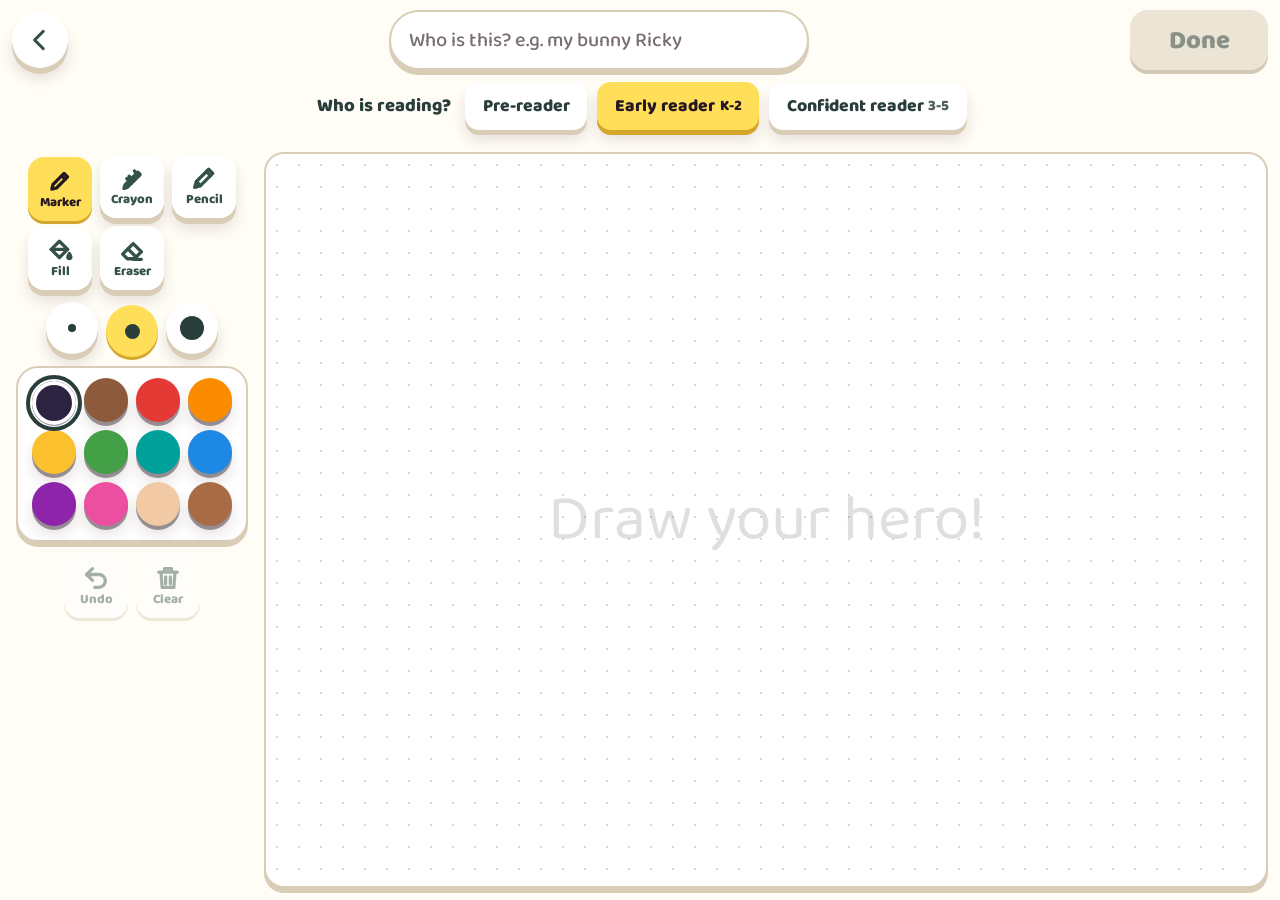
==== commit 522a4e36: "No microphone: ideas and "Who is this?" are typed The microphone buttons (story idea, "Describe your" ====
--- a/static/draw.html
+++ b/static/draw.html
@@ -21,9 +21,6 @@
     <form class="who" id="who-form" autocomplete="off">
       <label class="visually-hidden" for="who">Who is this? (you can leave it empty)</label>
       <input id="who" type="text" maxlength="60" placeholder="Who is this? e.g. my bunny Ricky" enterkeyhint="done">
-      <button class="who-mic" id="who-mic" type="button" aria-label="Say who this is" hidden>
-        <svg viewBox="0 0 24 24" aria-hidden="true"><rect x="9" y="3" width="6" height="11" rx="3"/><path d="M6 11a6 6 0 0 0 12 0M12 17v4M8.5 21h7"/></svg>
-      </button>
     </form>
     <button class="done" id="done" type="button" disabled>Done</button>
     <fieldset class="levels" id="levels">
